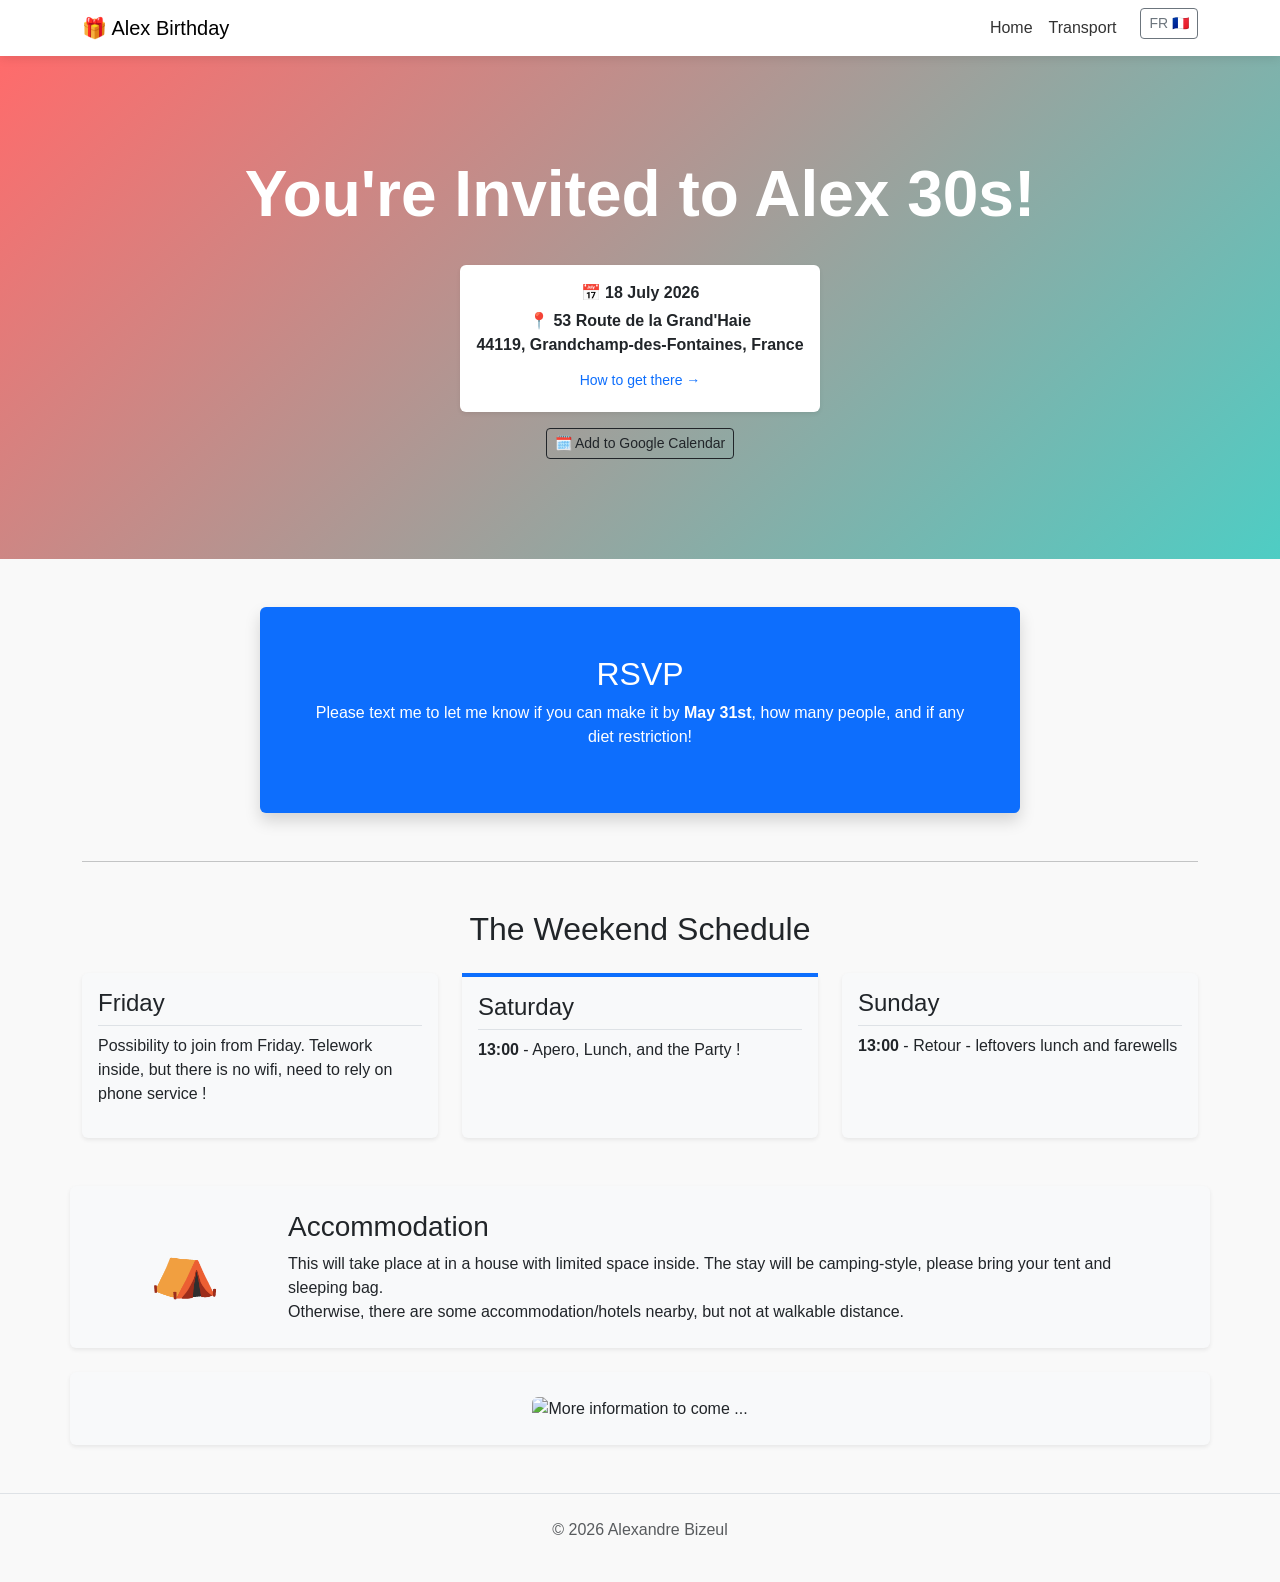
==== en/index.html @ 8cc19fa1 "Update index.html" ====
<!DOCTYPE html>
<html lang="en">
<head>
    <meta charset="UTF-8">
    <meta name="viewport" content="width=device-width, initial-scale=1.0">
    <title>🎉Alexandre's Birthday</title>
    <!-- Bootstrap CSS -->
    <link href="https://cdn.jsdelivr.net/npm/bootstrap@5.3.0/dist/css/bootstrap.min.css" rel="stylesheet">
    <link rel="stylesheet" href="../css/style.css">
</head>
<body>

    <!-- Menu on Top -->
    <nav class="navbar navbar-expand-lg navbar-light sticky-top">
        <div class="container">
            <a class="navbar-brand" href="index.html">🎁 Alex Birthday</a>
            <button class="navbar-toggler" type="button" data-bs-toggle="collapse" data-bs-target="#navbarNav">
                <span class="navbar-toggler-icon"></span>
            </button>
            <div class="collapse navbar-collapse" id="navbarNav">
                <ul class="navbar-nav ms-auto">
                    <li class="nav-item"><a class="nav-link" href="index.html">Home</a></li>
                    <li class="nav-item"><a class="nav-link" href="transport.html">Transport</a></li>
                    <li class="nav-item ms-lg-3">
                        <!-- Language Switcher -->
                        <a class="btn btn-outline-secondary btn-sm" href="../fr/index.html">FR 🇫🇷</a>
                    </li>
                </ul>
            </div>
        </div>
    </nav>

    <!-- Hero Section -->
    <header class="hero-section">
        <div class="container">
            <h1 class="display-3 fw-bold">You're Invited to Alex 30s!</h1>


            <!-- Date & Place Placeholder -->
           <div class="mt-4 p-3 bg-white d-inline-block rounded shadow-sm text-dark">
    <p class="mb-1">📅 <strong>18 July 2026</strong></p>
    <p class="mb-2">📍 <strong>53 Route de la Grand'Haie <br>44119, Grandchamp-des-Fontaines, France</strong></p>
    <a href="transport.html" class="btn btn-sm btn-link text-decoration-none">How to get there →</a>
</div>

            <!-- Calendar Link -->
            <div class="mt-3">
                <a href="https://calendar.google.com/calendar/render?action=TEMPLATE&text=Alexandre%27s+Birthday&dates=20260718/20260719&details=Check+the+website+for+updates%3A+https%3A%2F%2Falexandrebizeul.com&location=53%20Route%20de%20la%20Grand%27Haie%2C%2044119%20Grandchamp-des-Fontaines%2C%20France"
                   target="_blank" class="btn btn-outline-dark btn-sm">
                   🗓️ Add to Google Calendar
                </a>
            </div>
        </div>
    </header>

    <main class="container my-5">

        <!-- RSVP Section -->
        <section class="row text-center mb-5">
            <div class="col-md-8 offset-md-2 p-5 bg-primary text-white rounded shadow">
                <h2>RSVP</h2>
                <p>Please text me to let me know if you can make it by <strong>May 31st</strong>, how many people, and if any diet restriction!</p>
                <!-- Replace # with your Google Form link -->
            <!--     <a href="#" class="btn btn-light btn-lg px-5 fw-bold mt-2">I'm Coming!</a> -->
            </div>
        </section>

        <hr class="my-5">

        <!-- Schedule Section -->
        <section class="mb-5">
            <h2 class="text-center mb-4">The Weekend Schedule</h2>
            <div class="row g-4">
                <!-- Friday -->
                <div class="col-md-4">
                    <div class="card h-100 border-0 shadow-sm bg-light">
                        <div class="card-body">
                            <h4 class="card-title border-bottom pb-2">Friday</h4>
                            <ul class="list-unstyled">
                                <li>Possibility to join from Friday. Telework inside, but there is no wifi, need to rely on phone service !</li>
                            </ul>
                        </div>
                    </div>
                </div>
                <!-- Saturday -->
                <div class="col-md-4">
                    <div class="card h-100 border-0 shadow-sm bg-light">
                        <div class="card-body border-primary border-top border-4">
                            <h4 class="card-title border-bottom pb-2">Saturday</h4>
                            <ul class="list-unstyled">
                                <li><strong>13:00</strong> - Apero, Lunch, and the Party !</li>
                            </ul>
                        </div>
                    </div>
                </div>
                <!-- Sunday -->
                <div class="col-md-4">
                    <div class="card h-100 border-0 shadow-sm bg-light">
                        <div class="card-body">
                            <h4 class="card-title border-bottom pb-2">Sunday</h4>
                            <ul class="list-unstyled">
                                <li><strong>13:00</strong> - Retour - leftovers lunch and farewells</li>
                            </ul>
                        </div>
                    </div>
                </div>
            </div>
        </section>

        <!-- Camping Section -->
        <section class="row align-items-center bg-light p-4 rounded shadow-sm">
            <div class="col-md-2 text-center display-4">⛺</div>
            <div class="col-md-10">
                <h3>Accommodation</h3>
                <p class="mb-0">This will take place at in a house with limited space inside. The stay will be camping-style, please bring your tent and sleeping bag. <br> Otherwise, there are some accommodation/hotels nearby, but not at walkable distance.</p>
            </div>
        </section>


        
<section class="row justify-content-center align-items-center bg-light p-4 rounded shadow-sm my-4 text-center">
    <div class="col-md-10 mx-auto">
        <img src="../images/chouffe"
             alt="More information to come ..."
             class="img-fluid rounded"
             style="max-width: 300px; height: auto;">
    </div>
</section>

        
       <!-- This section now has its own space 
<section class="row align-items-center bg-light p-4 rounded shadow-sm my-4 text-center">
    <div class="col-md-10">
       <h3>More information to come ...</h3>  
    </div>
</section> -->

    </main>

    <footer class="text-center py-4 text-muted border-top">
        <p>© 2026 Alexandre Bizeul</p>
    </footer>

    <!-- Bootstrap JS -->
    <script src="https://cdn.jsdelivr.net/npm/bootstrap@5.3.0/dist/js/bootstrap.bundle.min.js"></script>
</body>
</html>
---- css/style.css ----
:root {
    --primary-color: #ff6b6b; /* Soft pink/red */
    --secondary-color: #4ecdc4; /* Soft teal */
}

body {
    font-family: 'Segoe UI', Tahoma, Geneva, Verdana, sans-serif;
    background-color: #f9f9f9;
}

.navbar {
    background-color: white !important;
    box-shadow: 0 2px 10px rgba(0,0,0,0.1);
}

.nav-link {
    font-weight: 500;
    color: #333 !important;
}

.nav-link:hover {
    color: var(--primary-color) !important;
}

.hero-section {
    padding: 100px 0;
    background: linear-gradient(135deg, var(--primary-color), var(--secondary-color));
    color: white;
    text-align: center;
}

.btn-primary {
    background-color: var(--primary-color);
    border: none;
}
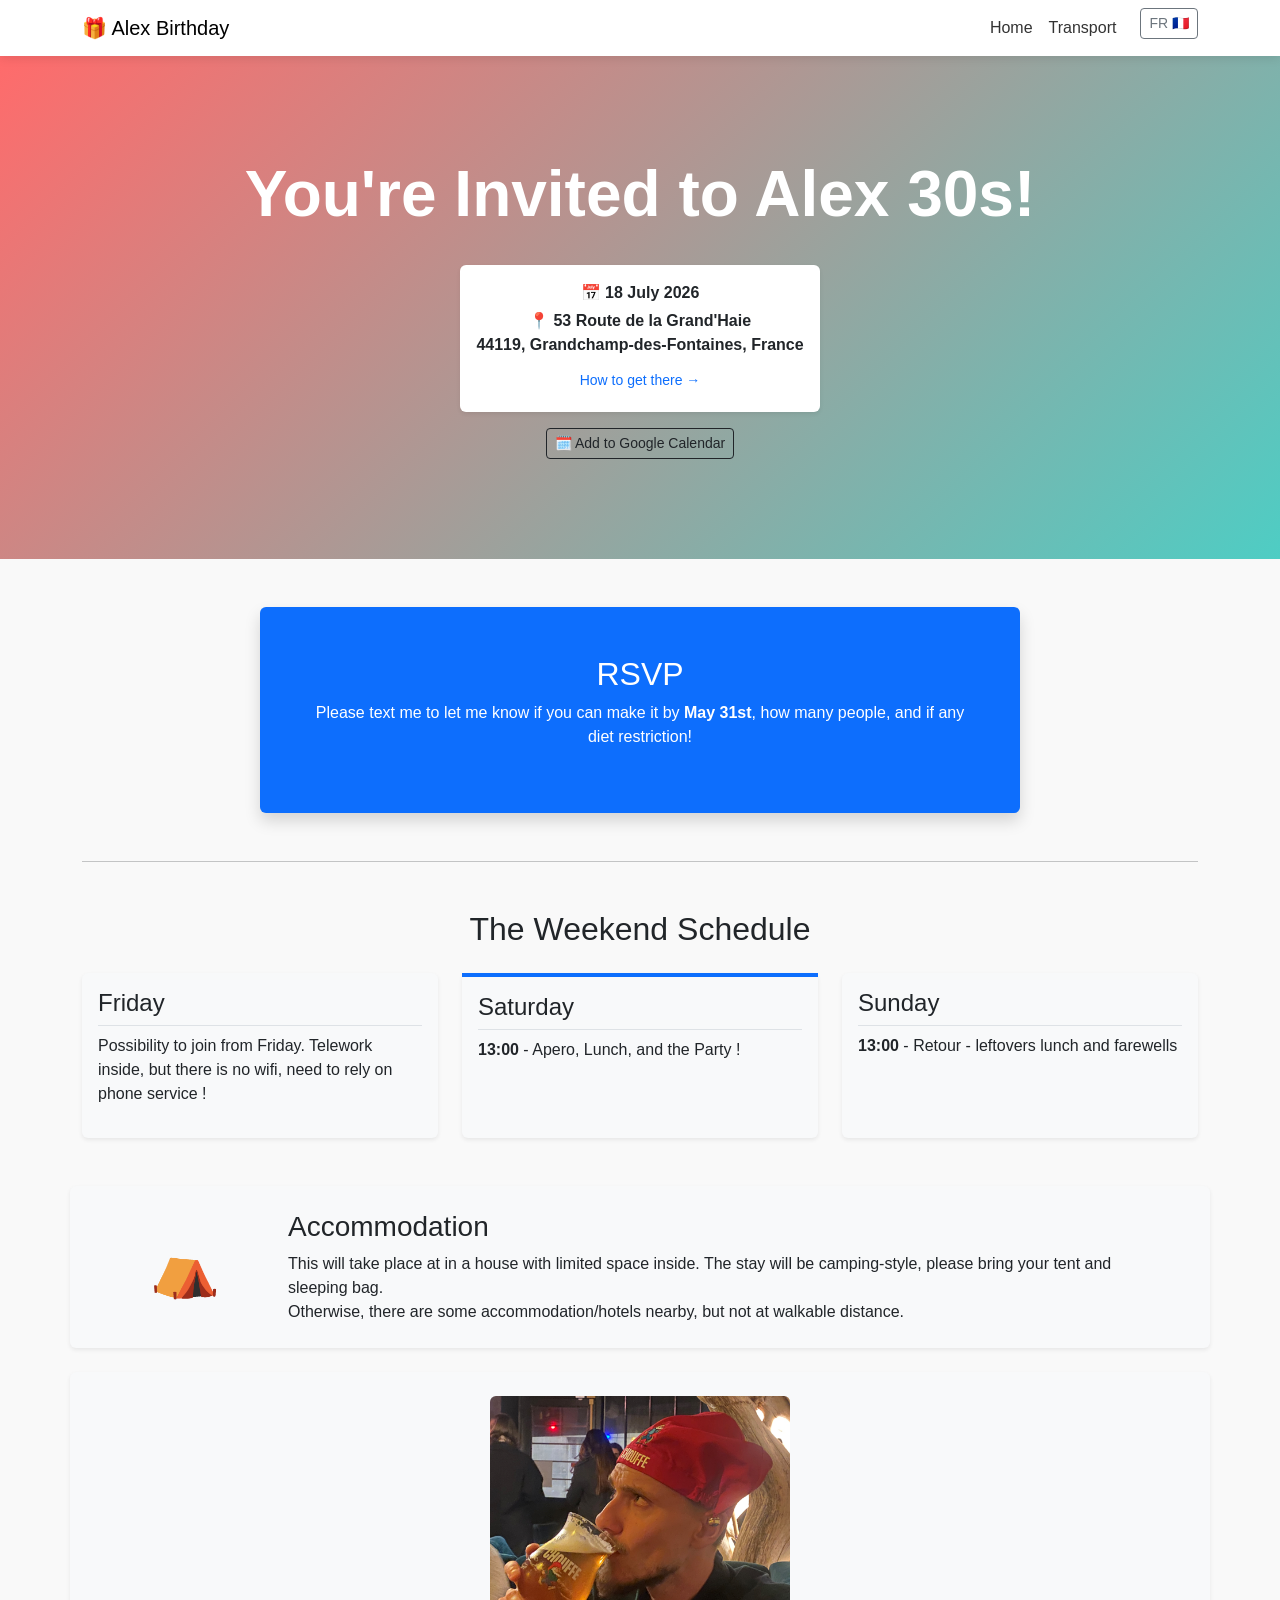
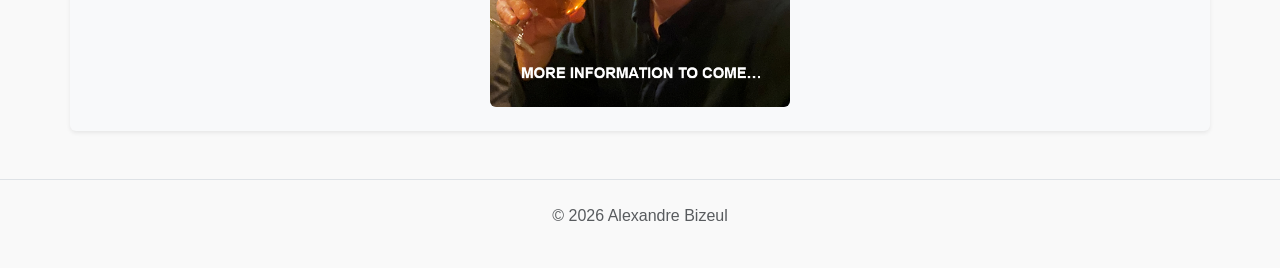
==== commit 0e479457: "Update index.html" ====
--- a/en/index.html
+++ b/en/index.html
@@ -120,7 +120,7 @@
         
 <section class="row justify-content-center align-items-center bg-light p-4 rounded shadow-sm my-4 text-center">
     <div class="col-md-10 mx-auto">
-        <img src="../images/chouffe"
+        <img src="../images/chouffe.png"
              alt="More information to come ..."
              class="img-fluid rounded"
              style="max-width: 300px; height: auto;">
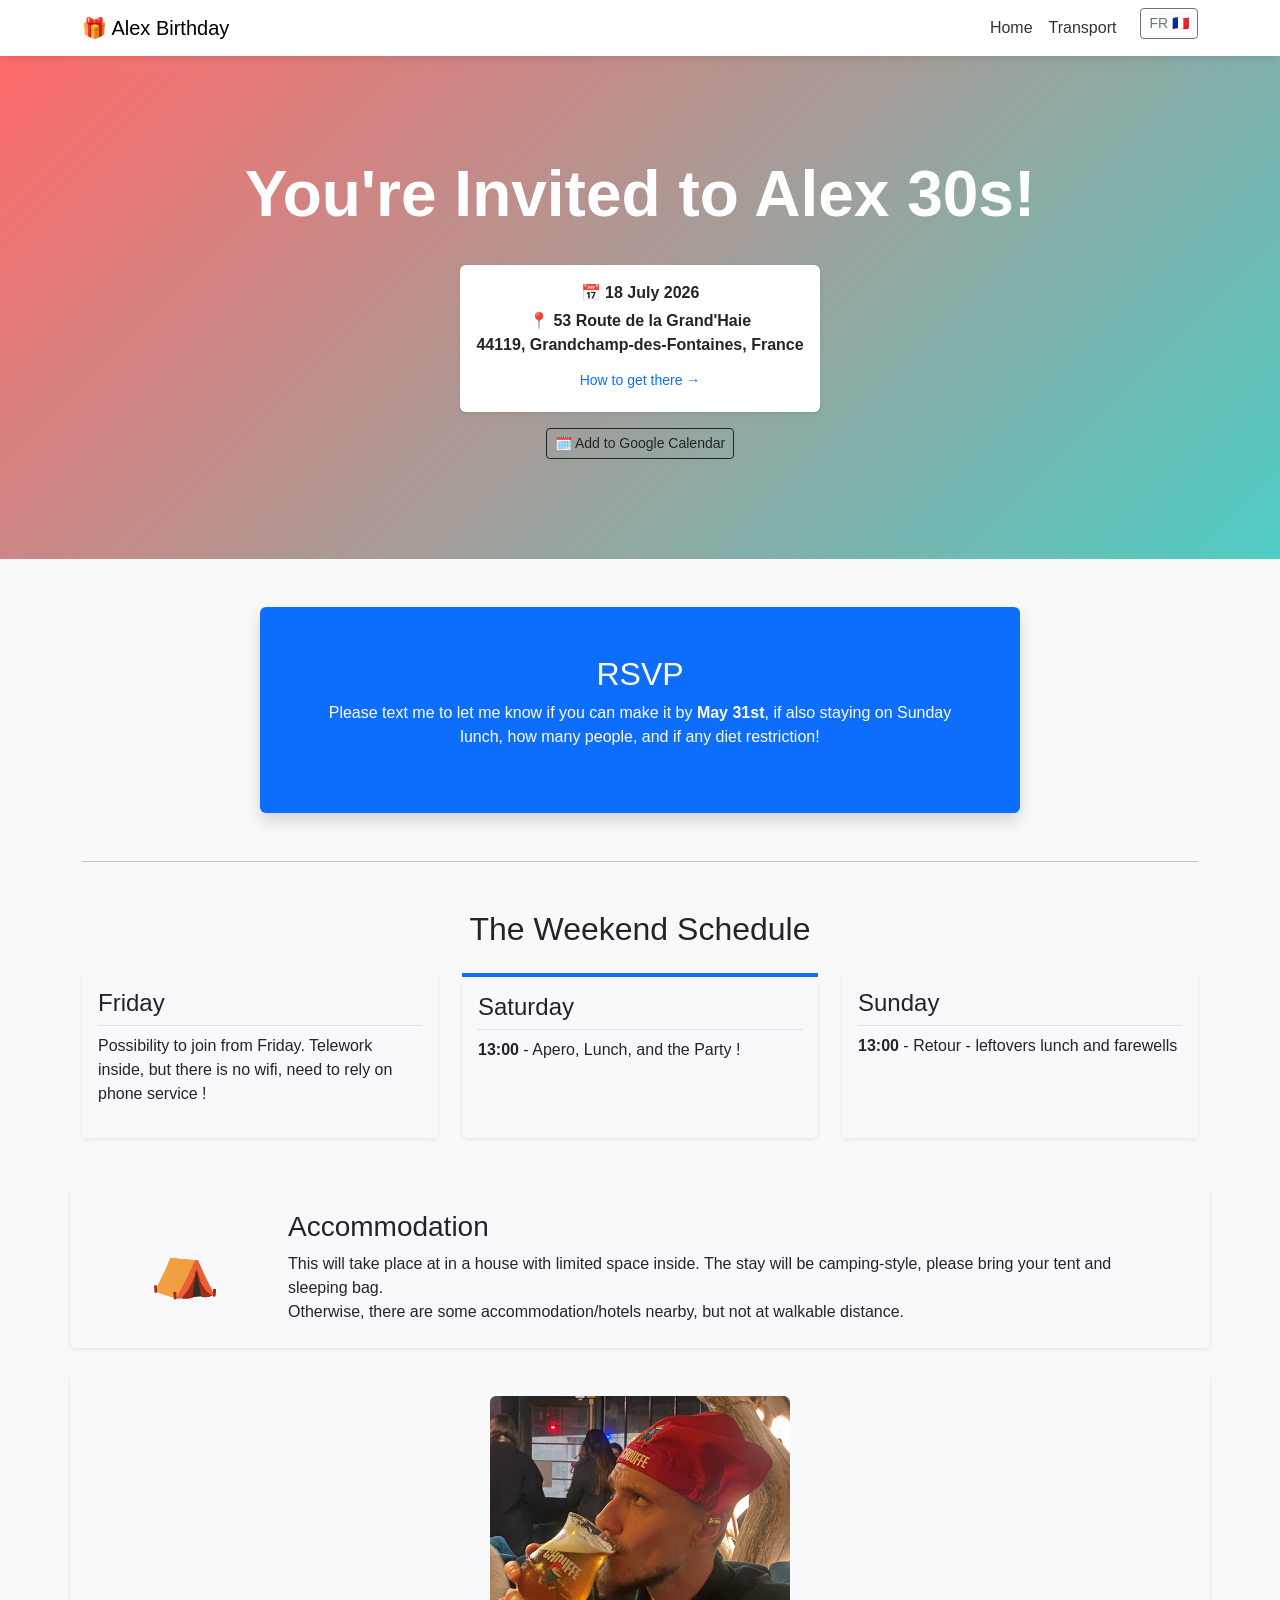
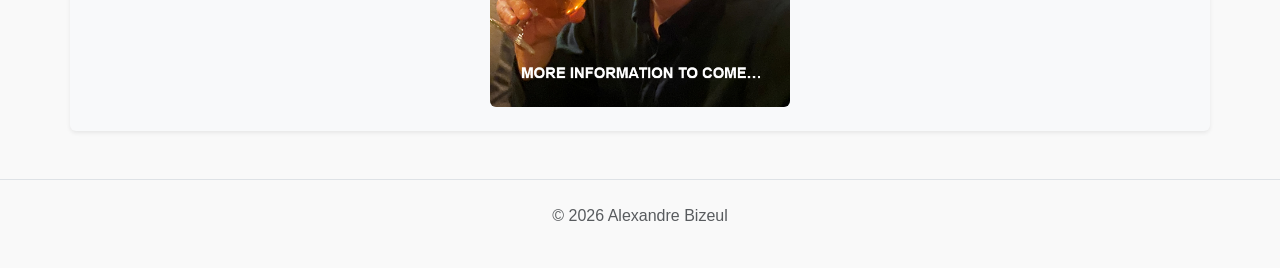
==== commit 2f89f2af: "Update index.html" ====
--- a/en/index.html
+++ b/en/index.html
@@ -59,7 +59,7 @@
         <section class="row text-center mb-5">
             <div class="col-md-8 offset-md-2 p-5 bg-primary text-white rounded shadow">
                 <h2>RSVP</h2>
-                <p>Please text me to let me know if you can make it by <strong>May 31st</strong>, how many people, and if any diet restriction!</p>
+                <p>Please text me to let me know if you can make it by <strong>May 31st</strong>,  if also staying on Sunday lunch, how many people, and if any diet restriction!</p>
                 <!-- Replace # with your Google Form link -->
             <!--     <a href="#" class="btn btn-light btn-lg px-5 fw-bold mt-2">I'm Coming!</a> -->
             </div>
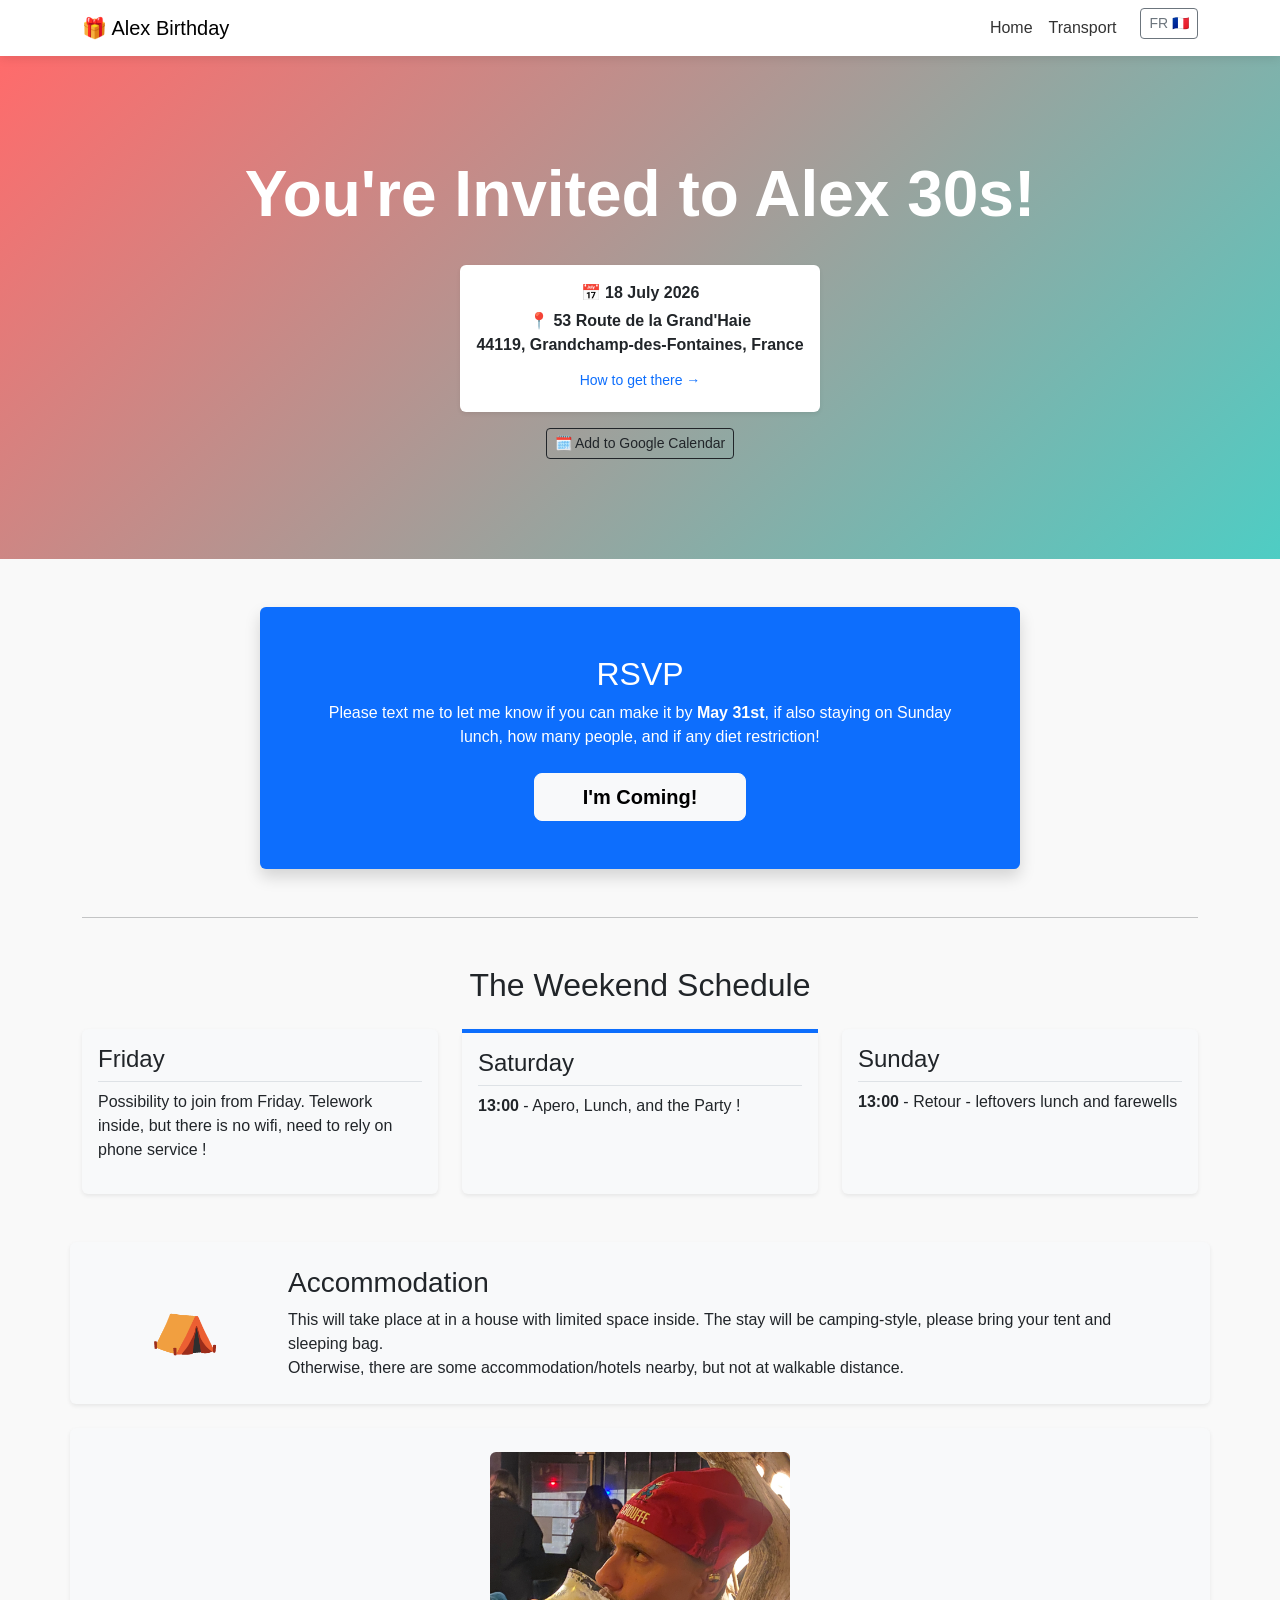
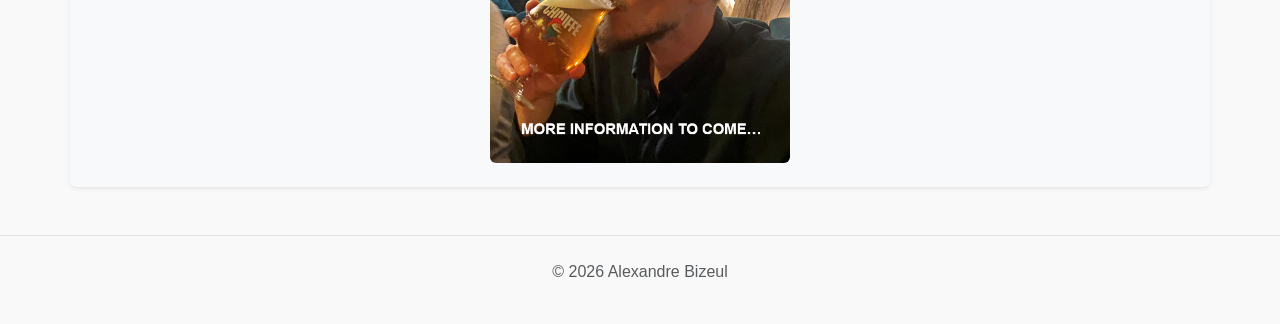
==== commit 466e3f98: "Google forms en" ====
--- a/en/index.html
+++ b/en/index.html
@@ -61,7 +61,7 @@
                 <h2>RSVP</h2>
                 <p>Please text me to let me know if you can make it by <strong>May 31st</strong>,  if also staying on Sunday lunch, how many people, and if any diet restriction!</p>
                 <!-- Replace # with your Google Form link -->
-            <!--     <a href="#" class="btn btn-light btn-lg px-5 fw-bold mt-2">I'm Coming!</a> -->
+                 <a href="https://docs.google.com/forms/d/e/1FAIpQLSdYwVAW5jrBNWLOTr0i5feY1n2yXcJn5WAzTbRgR_Mwlx1UcA/viewform?usp=dialog" class="btn btn-light btn-lg px-5 fw-bold mt-2">I'm Coming!</a> 
             </div>
         </section>
 
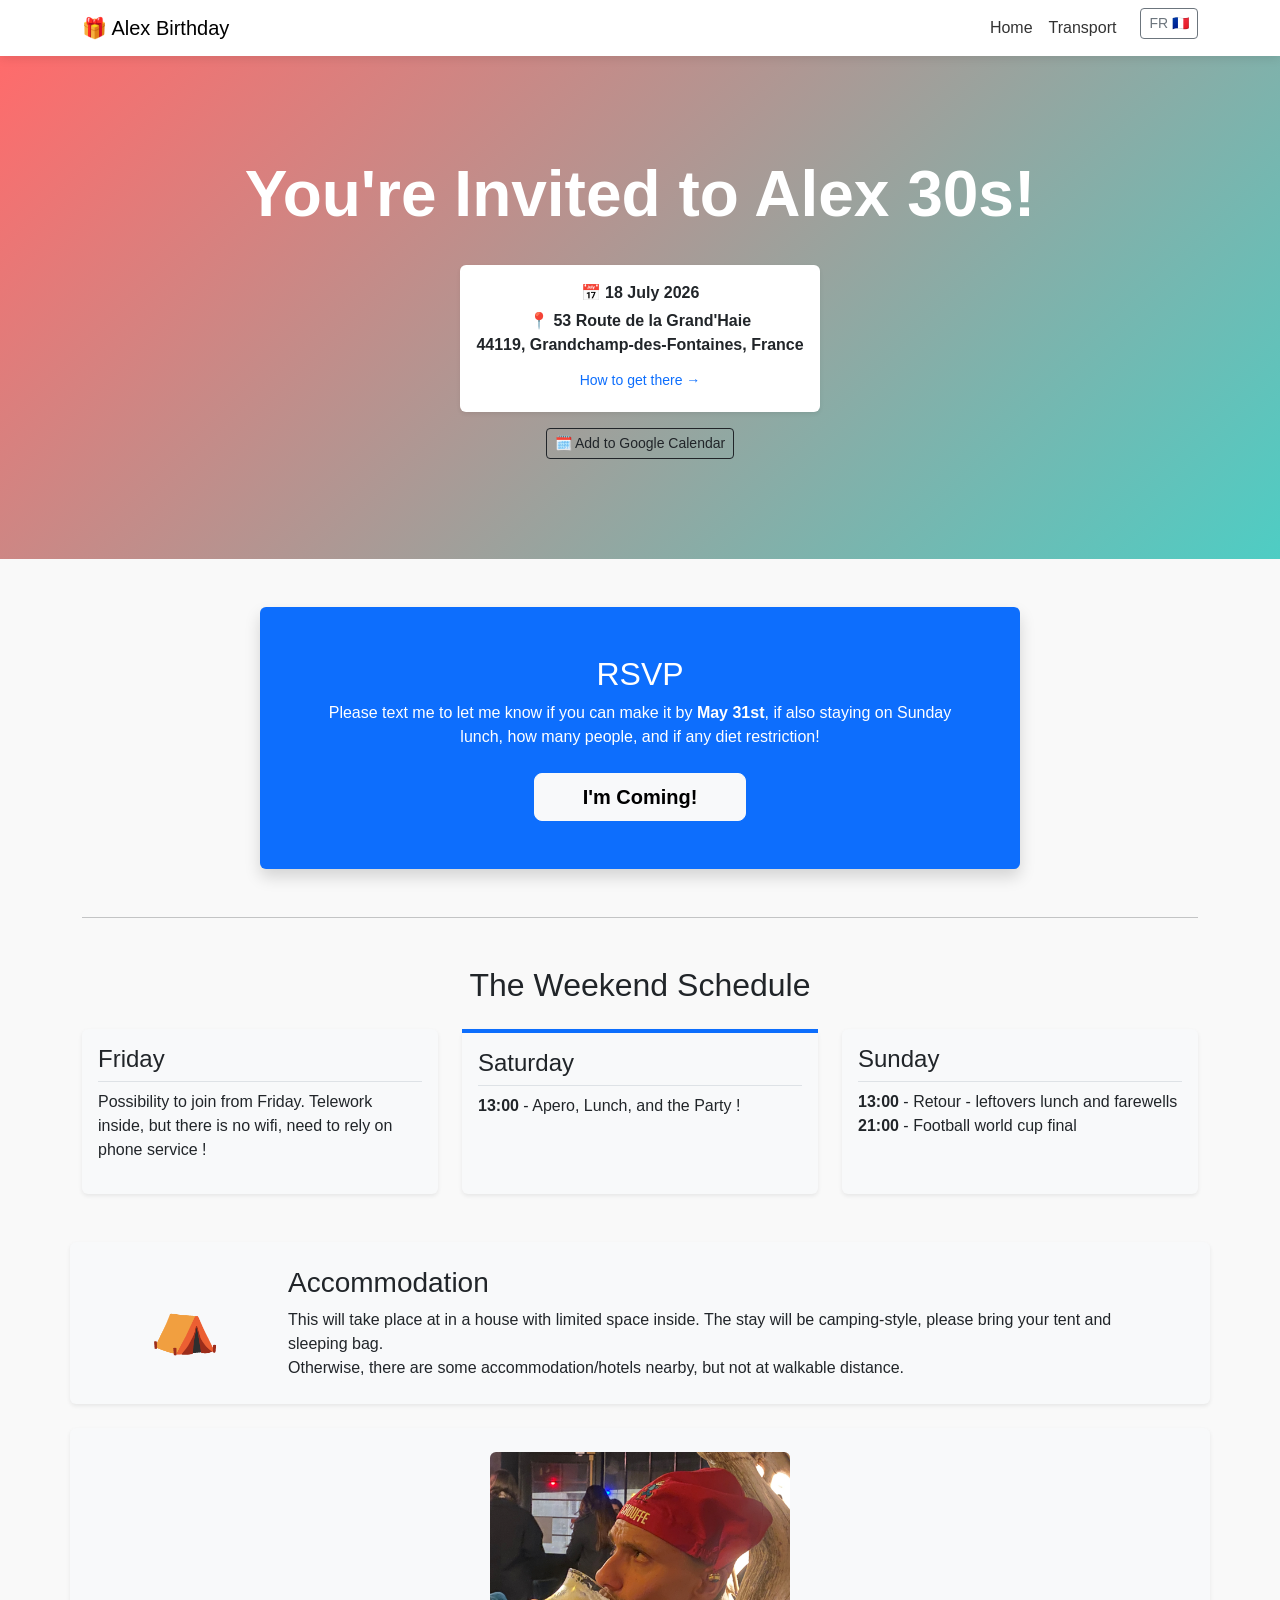
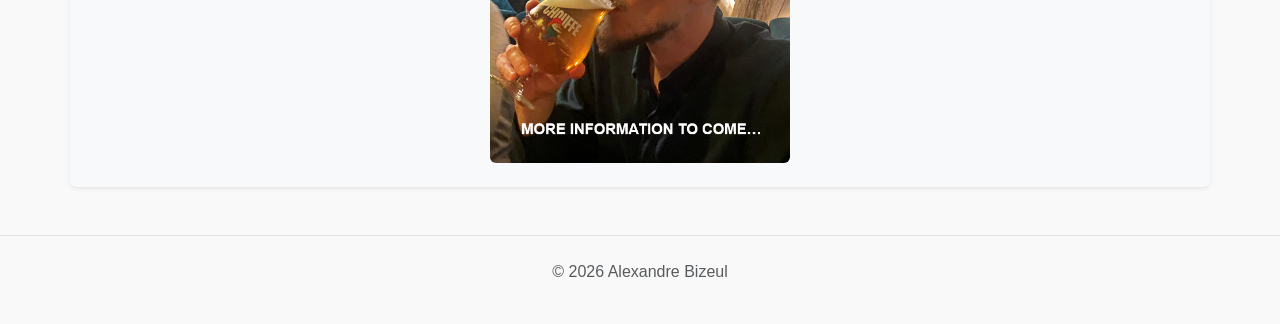
==== commit e83390bf: "Update index.html" ====
--- a/en/index.html
+++ b/en/index.html
@@ -3,7 +3,8 @@
 <head>
     <meta charset="UTF-8">
     <meta name="viewport" content="width=device-width, initial-scale=1.0">
-    <title>🎉Alexandre's Birthday</title>
+    <title>Alexandre's Birthday</title>
+    <link rel="icon" type="image/png" href="/favicon.png">
     <!-- Bootstrap CSS -->
     <link href="https://cdn.jsdelivr.net/npm/bootstrap@5.3.0/dist/css/bootstrap.min.css" rel="stylesheet">
     <link rel="stylesheet" href="../css/style.css">
@@ -100,6 +101,7 @@
                             <h4 class="card-title border-bottom pb-2">Sunday</h4>
                             <ul class="list-unstyled">
                                 <li><strong>13:00</strong> - Retour - leftovers lunch and farewells</li>
+                                <li><strong>21:00</strong> - Football world cup final</li>
                             </ul>
                         </div>
                     </div>
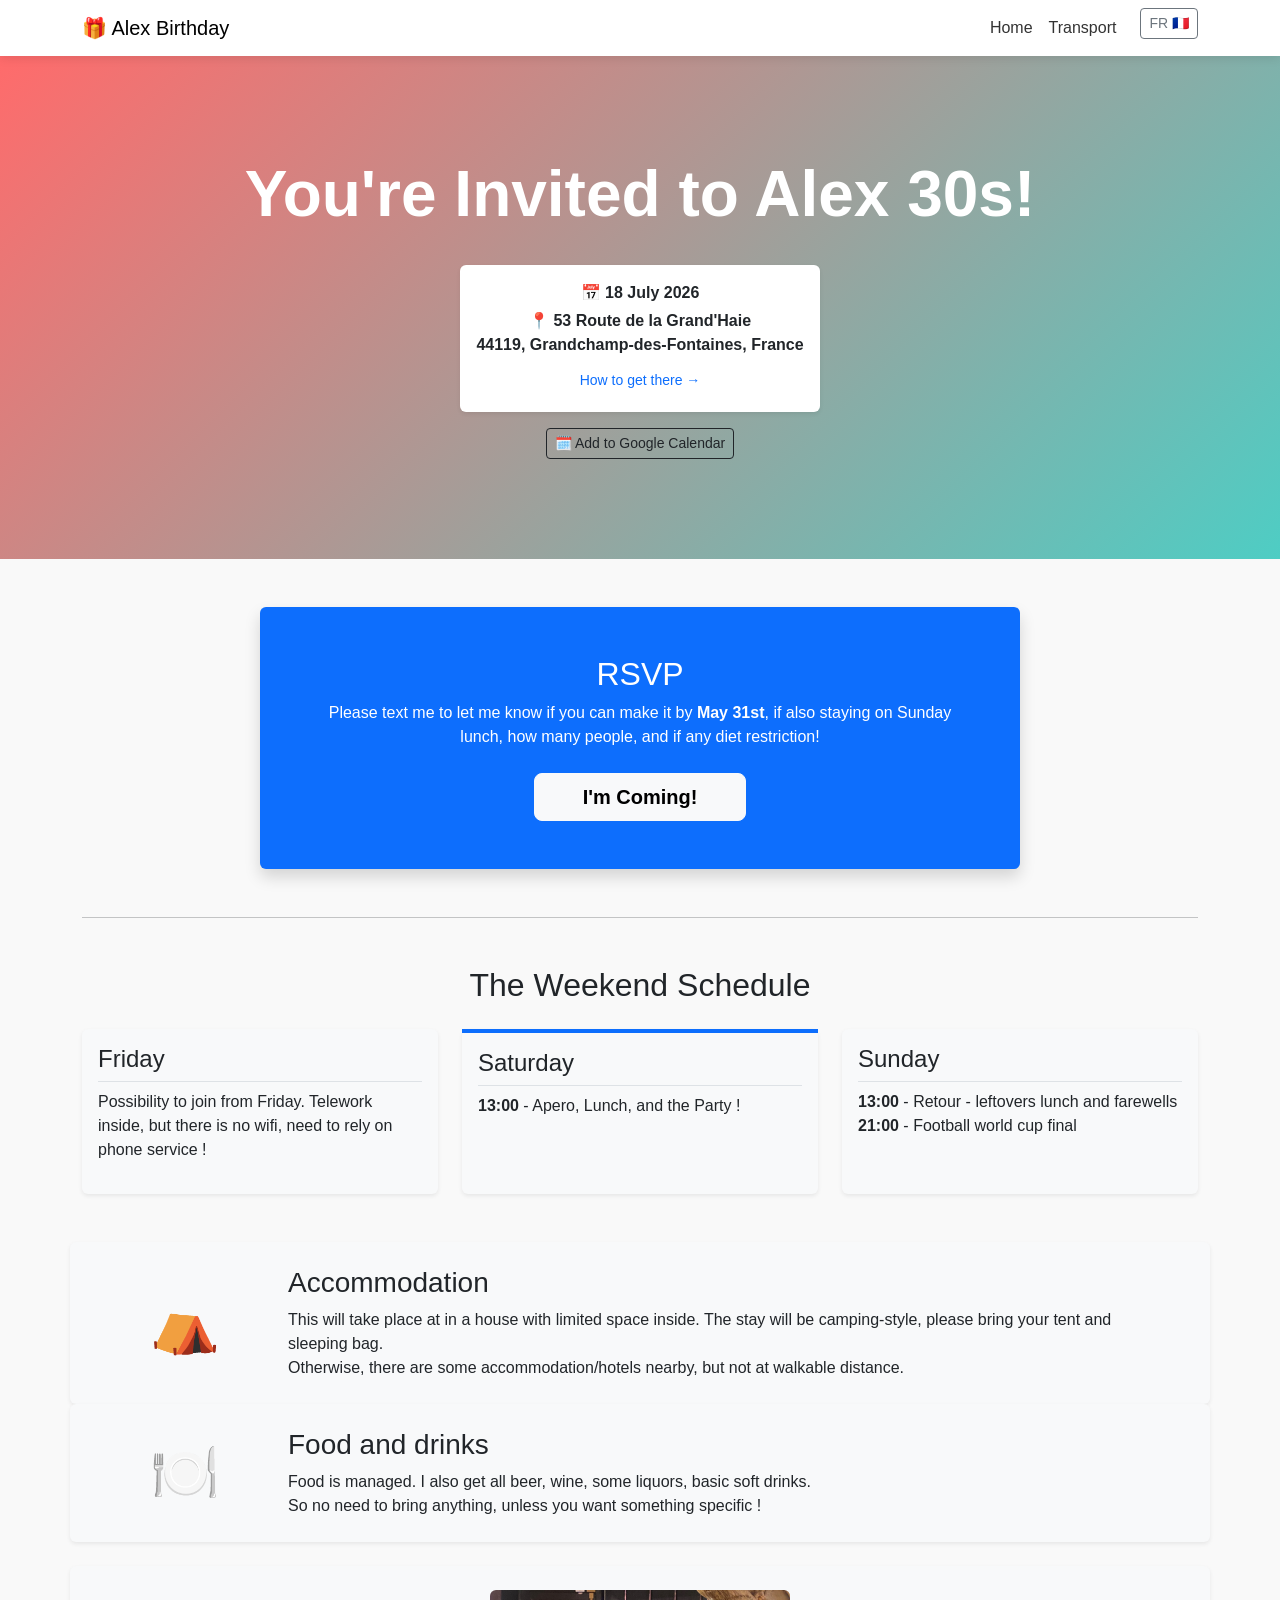
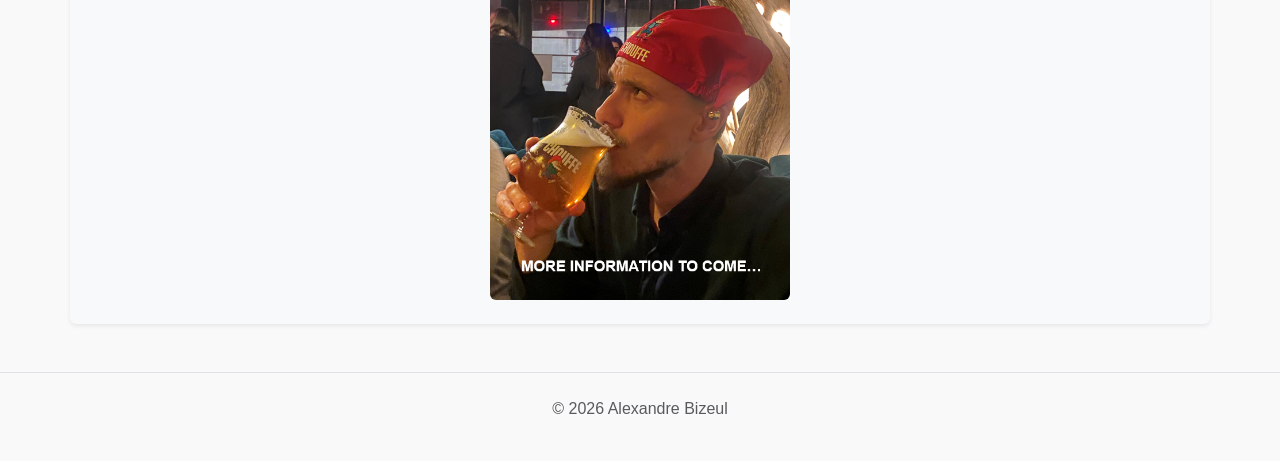
==== commit 42bac4a5: "fooddrink" ====
--- a/en/index.html
+++ b/en/index.html
@@ -117,6 +117,15 @@
                 <p class="mb-0">This will take place at in a house with limited space inside. The stay will be camping-style, please bring your tent and sleeping bag. <br> Otherwise, there are some accommodation/hotels nearby, but not at walkable distance.</p>
             </div>
         </section>
+        
+                <!-- fooddrink Section -->
+        <section class="row align-items-center bg-light p-4 rounded shadow-sm">
+            <div class="col-md-2 text-center display-4">🍽️</div>
+            <div class="col-md-10">
+                <h3>Food and drinks</h3>
+                <p class="mb-0">Food is managed. I also get all beer, wine, some liquors, basic soft drinks.  <br> So no need to bring anything, unless you want something specific !</p>
+            </div>
+        </section>
 
 
         
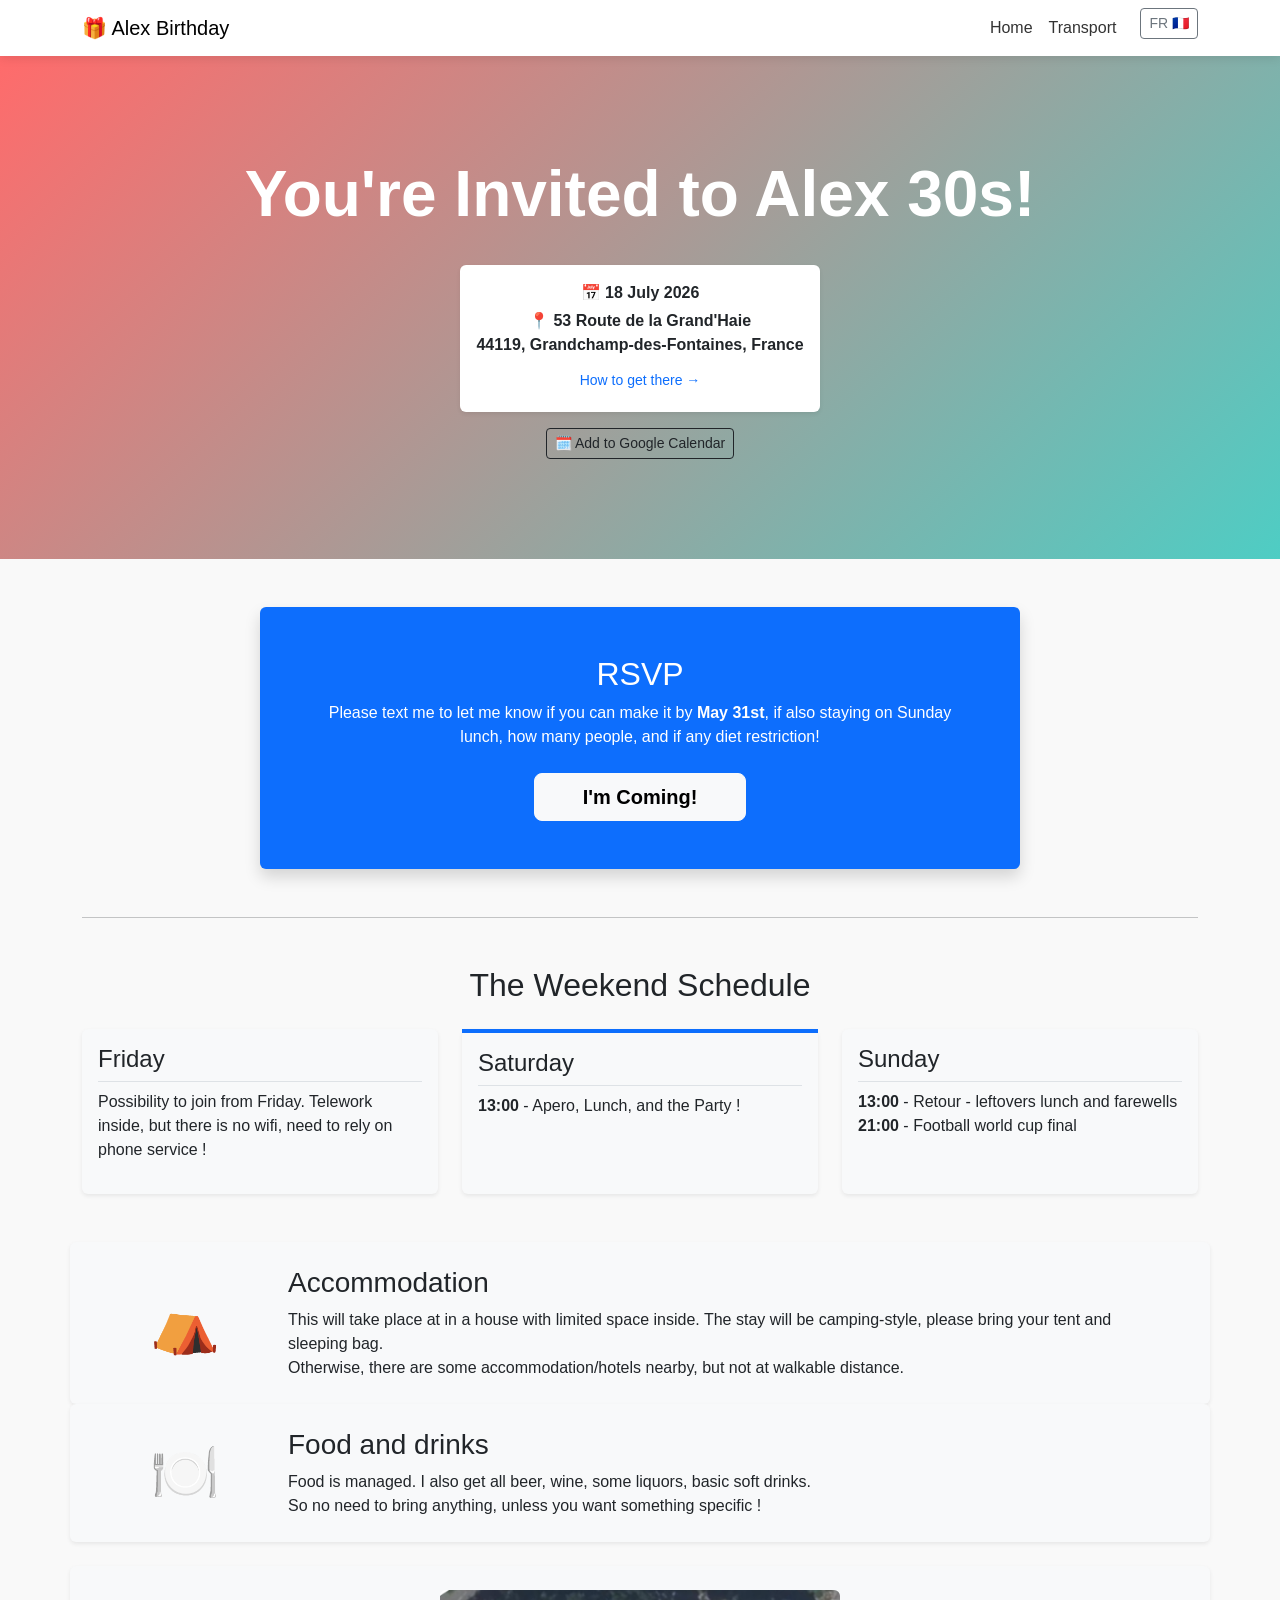
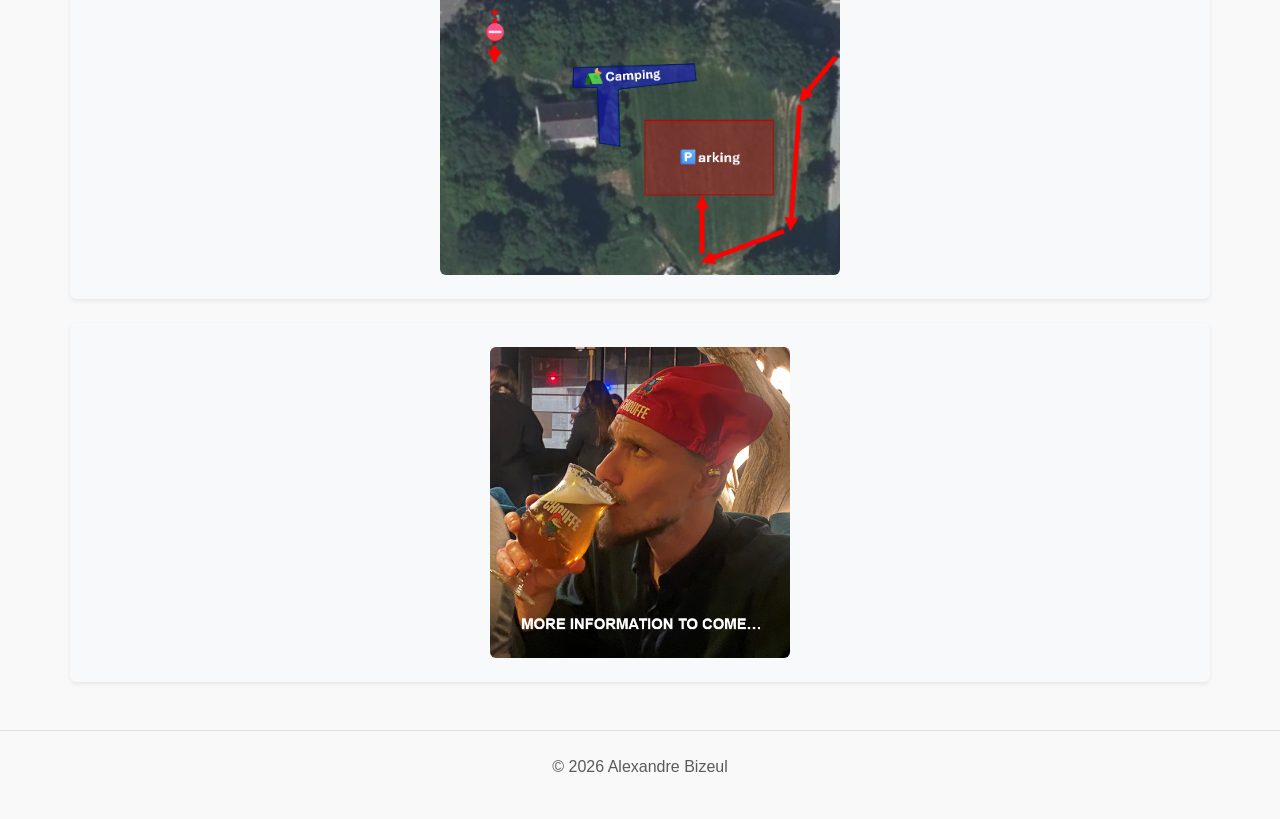
==== commit a46ad17e: "Update index.html" ====
--- a/en/index.html
+++ b/en/index.html
@@ -127,7 +127,14 @@
             </div>
         </section>
 
-
+<section class="row justify-content-center align-items-center bg-light p-4 rounded shadow-sm my-4 text-center">
+    <div class="col-md-10 mx-auto">
+        <img src="../images/parking.png"
+             alt="Parking"
+             class="img-fluid rounded"
+             style="max-width: 400px; height: auto;">
+    </div>
+</section>
         
 <section class="row justify-content-center align-items-center bg-light p-4 rounded shadow-sm my-4 text-center">
     <div class="col-md-10 mx-auto">
